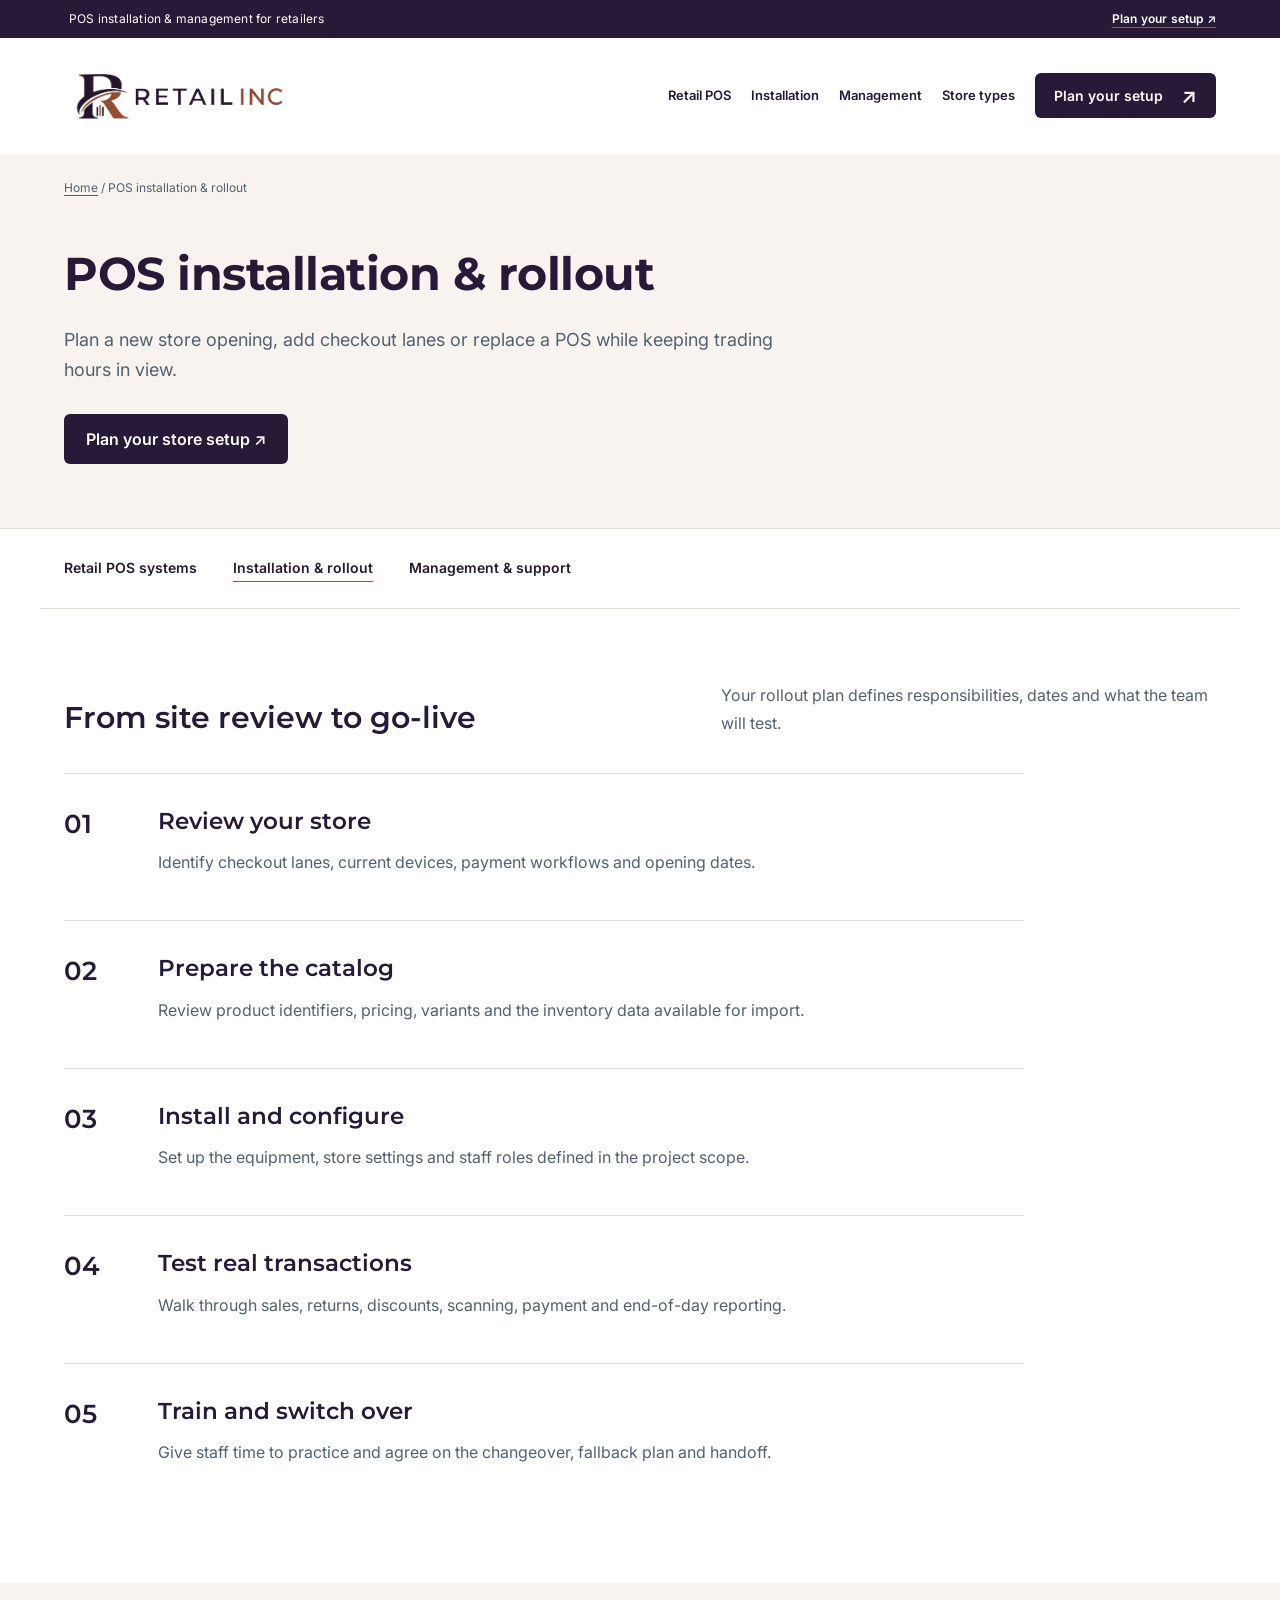
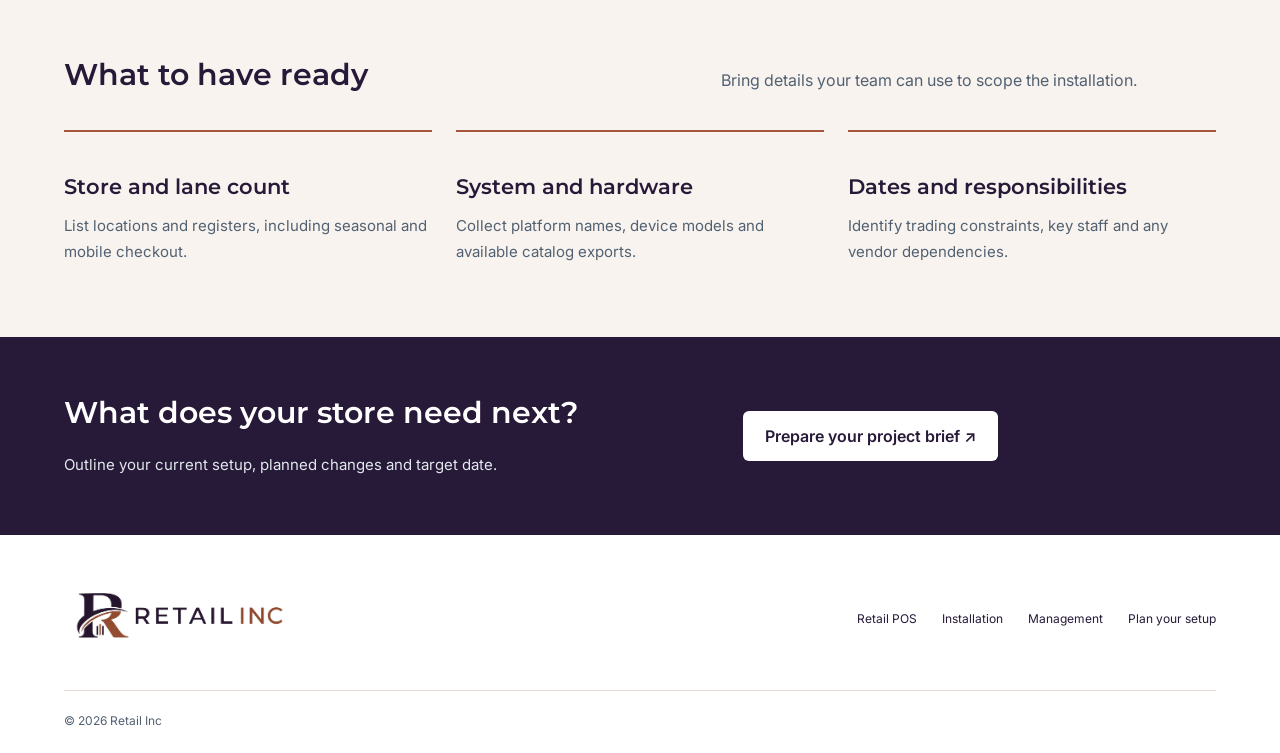
==== pos-installation.html @ ff4b21d9 "Add Retail Inc website" ====
<!doctype html>
<html lang="en"><head><meta charset="utf-8"><meta name="viewport" content="width=device-width,initial-scale=1">
<title>POS installation &amp; rollout | Retail Inc</title><meta name="description" content="Plan a new store opening, add checkout lanes or replace a POS while keeping trading hours in view."><meta name="theme-color" content="#271938">
<link rel="icon" href="assets/favicon.png" type="image/png">
<link rel="stylesheet" href="styles.css"><link rel="stylesheet" href="partnership.css"><script src="app.js" defer></script></head>
<body><a class="skip-link" href="#main">Skip to content</a>
<div class="announcement"><div class="wrap"><span>POS installation &amp; management for retailers</span><a href="index.html#contact">Plan your setup ↗</a></div></div>
<header><a class="brand retail-brand" href="index.html"><img src="assets/retail-inc-logo.png" alt="Retail Inc" width="2172" height="724"></a><button class="menu-toggle" aria-label="Open navigation" aria-expanded="false" aria-controls="navigation">☰</button><nav id="navigation" aria-label="Main navigation"><a href="retail-pos.html">Retail POS</a><a href="pos-installation.html">Installation</a><a href="pos-management.html">Management</a><a href="index.html#stores">Store types</a><a class="button small dark" href="index.html#contact">Plan your setup <span aria-hidden="true">↗</span></a></nav></header>
<main id="main" tabindex="-1"><section class="service-hero"><div class="wrap"><p class="breadcrumbs"><a href="index.html">Home</a> / POS installation &amp; rollout</p><h1>POS installation &amp; rollout</h1><p class="service-hero-lede">Plan a new store opening, add checkout lanes or replace a POS while keeping trading hours in view.</p><a class="button dark" href="index.html#contact">Plan your store setup ↗</a></div></section><nav class="service-subnav wrap" aria-label="Retail POS services"><a href="retail-pos.html">Retail POS systems</a><a href="pos-installation.html" aria-current="page">Installation &amp; rollout</a><a href="pos-management.html">Management &amp; support</a></nav><section class="service-section wrap"><div class="service-heading"><h2>From site review to go-live</h2><p>Your rollout plan defines responsibilities, dates and what the team will test.</p></div><ol class="rollout-steps"><li><span>01</span><div><h3>Review your store</h3><p>Identify checkout lanes, current devices, payment workflows and opening dates.</p></div></li><li><span>02</span><div><h3>Prepare the catalog</h3><p>Review product identifiers, pricing, variants and the inventory data available for import.</p></div></li><li><span>03</span><div><h3>Install and configure</h3><p>Set up the equipment, store settings and staff roles defined in the project scope.</p></div></li><li><span>04</span><div><h3>Test real transactions</h3><p>Walk through sales, returns, discounts, scanning, payment and end-of-day reporting.</p></div></li><li><span>05</span><div><h3>Train and switch over</h3><p>Give staff time to practice and agree on the changeover, fallback plan and handoff.</p></div></li></ol></section><section class="service-tint"><div class="service-section wrap"><div class="service-heading"><h2>What to have ready</h2><p>Bring details your team can use to scope the installation.</p></div><div class="detail-card-grid"><article class="detail-card"><h3>Store and lane count</h3><p>List locations and registers, including seasonal and mobile checkout.</p></article><article class="detail-card"><h3>System and hardware</h3><p>Collect platform names, device models and available catalog exports.</p></article><article class="detail-card"><h3>Dates and responsibilities</h3><p>Identify trading constraints, key staff and any vendor dependencies.</p></article></div></div></section><section class="service-cta"><div class="wrap"><div><h2>What does your store need next?</h2><p>Outline your current setup, planned changes and target date.</p></div><div><a class="button light" href="index.html#contact">Prepare your project brief ↗</a></div></div></section></main>
<footer class="wrap"><div><a class="retail-brand" href="index.html"><img src="assets/retail-inc-logo.png" alt="Retail Inc" width="2172" height="724"></a></div><div><a href="retail-pos.html">Retail POS</a><a href="pos-installation.html">Installation</a><a href="pos-management.html">Management</a><a href="index.html#contact">Plan your setup</a></div><div class="footer-bottom"><span>© <span id="year">2026</span> Retail Inc</span></div></footer></body></html>
---- styles.css ----
@font-face{font-family:Montserrat;src:url('assets/fonts/Montserrat.ttf') format('truetype');font-style:normal;font-weight:100 900;font-display:swap}
@font-face{font-family:Inter;src:url('assets/fonts/Inter.ttf') format('truetype');font-style:normal;font-weight:100 900;font-display:swap}
:root{--navy:#271938;--gold:#a4573b;--ink:var(--navy);--green:var(--navy);--lime:var(--gold);--cream:#f8f3ef;--muted:#526171;--line:#e4d9d5}*{box-sizing:border-box}html{scroll-behavior:smooth;scroll-padding-top:95px}body{margin:0;background:#fff;color:var(--ink);font-family:'Inter',Arial,sans-serif;font-size:16px;line-height:1.6}h1,h2,h3,p{margin-top:0}h1,h2,h3,.brand{font-family:'Montserrat',Arial,sans-serif}a{color:inherit;text-decoration:none}button,input,select,textarea{font:inherit}button,a,input,select,textarea,summary{-webkit-tap-highlight-color:transparent}button{cursor:pointer}a:focus-visible,button:focus-visible,summary:focus-visible{outline:3px solid #271938;outline-offset:5px}input:focus,select:focus,textarea:focus{outline:2px solid var(--green);outline-offset:2px}.wrap{max-width:1240px;margin:auto;padding-left:32px;padding-right:32px}.announcement{background:var(--green);color:#ffffff;text-align:center;font-size:12px;padding:9px 20px;letter-spacing:.2px}.announcement a{margin-left:18px;color:var(--lime);font-weight:600}.announcement span{margin-left:5px}header{max-width:1440px;margin:auto;display:flex;align-items:center;justify-content:space-between;padding:25px 7%;background:#fff;position:relative;z-index:10}.brand{display:inline-flex;gap:10px;align-items:center;font-size:25px;letter-spacing:-1px;font-weight:800;line-height:1}.brand-pos{font-family:'Inter',Arial,sans-serif;letter-spacing:1.5px;font-size:11px;align-self:flex-end;margin:0 0 3px -4px}.brand-mark{width:30px;height:32px;display:flex;flex-direction:column;justify-content:center;gap:4px}.brand-mark i{height:5px;background:var(--green);border-radius:2px;width:26px;transform:skewX(-20deg)}.brand-mark i:nth-child(2){width:18px}nav{display:flex;align-items:center;gap:29px;font-size:13px;font-weight:600}nav>a:not(.button):hover{color:#271938}.button{display:inline-flex;align-items:center;justify-content:center;gap:29px;padding:15px 22px;border:0;border-radius:7px;font-weight:700;font-size:14px;transition:transform .2s,background .2s;line-height:1.4}.button:hover{transform:translateY(-2px)}.button span{font-size:21px;line-height:1}.dark{background:var(--green);color:#fff}.dark:hover{background:#412951}.small{padding:12px 19px;gap:20px}.light{background:var(--lime);color:var(--green)}.menu-toggle{display:none;border:0;background:none;color:var(--green);font-size:26px}.hero{display:grid;grid-template-columns:1fr 1fr;gap:32px;align-items:center;padding-top:39px;padding-bottom:70px}.eyebrow{font-size:10px;letter-spacing:1.8px;font-weight:700;margin-bottom:23px;display:flex;gap:9px;align-items:center}.dot{height:7px;width:7px;display:inline-block;background:#a4573b;border-radius:50%;flex-shrink:0}h1{font-size:clamp(40px,4.3vw,62px);line-height:1.13;letter-spacing:-2.8px;margin-bottom:24px;font-weight:800}em{font-style:normal;color:#271938}.lede{max-width:480px;color:var(--muted);font-size:16px;line-height:1.75;margin-bottom:29px}.actions{display:flex;align-items:center;gap:25px}.text-link{display:inline-flex;gap:15px;align-items:center;font-size:13px;font-weight:700}.text-link:hover{text-decoration:underline}.hero-notes{display:flex;gap:17px;font-size:10px;color:var(--muted);margin-top:26px}.hero-art{height:470px;background:#f8f3ef;border-radius:18px;position:relative;overflow:hidden;isolation:isolate}.art-grid{position:absolute;inset:0;background-image:linear-gradient(#a4573b0b 1px,transparent 1px),linear-gradient(90deg,#a4573b0b 1px,transparent 1px);background-size:35px 35px}.hero-art:before{content:'';position:absolute;width:420px;height:420px;left:95px;top:20px;background:#eaddc7;border-radius:50%;box-shadow:0 0 0 22px #f0e8db,0 0 0 23px #e4d9d5}.art-caption{position:absolute;top:28px;left:27px;font-size:9px;font-weight:700;letter-spacing:1.5px;display:flex;align-items:center;gap:8px}.terminal{position:absolute;top:95px;left:25px;right:35px;filter:drop-shadow(0 20px 15px #263c3830);transform:rotate(-4deg)}.terminal-screen{background:linear-gradient(130deg,#313e3b,#121a19);padding:10px;border-radius:14px;border:2px solid #53605b;height:248px;position:relative;z-index:2}.pos-top{background:#fff;border-radius:5px 5px 0 0;padding:9px 12px;display:flex;justify-content:space-between;font-size:10px}.pos-top>span{font-size:7px;color:#526171}.mini-mark{color:#a4573b;font-size:15px;vertical-align:middle}.pos-body{display:flex;background:#f7f8f6;height:193px;border-radius:0 0 4px 4px;overflow:hidden;font-size:8px}.pos-body aside{width:29px;background:#f8f3ef;display:flex;flex-direction:column;align-items:center;gap:16px;padding-top:14px;color:#9ba8a1}.pos-body aside .active{color:var(--green)}.pos-menu{flex:1;padding:11px 8px}.pos-title strong{font-size:10px;display:block}.pos-title small{display:block;font-size:6px;color:#839087}.pos-tabs{display:flex;gap:10px;font-size:6px;margin:9px 0}.pos-tabs span{padding:3px 7px}.pos-tabs .selected{background:var(--green);color:#fff;border-radius:4px}.food-grid{display:grid;grid-template-columns:repeat(3,1fr);gap:5px}.food-grid>div{background:#fff;border:1px solid #e4d9d5;border-radius:4px;padding:3px 5px;display:flex;flex-direction:column;height:51px}.food-grid>div>span{font-size:17px;line-height:23px}.food-grid b{font-size:5.5px}.food-grid small{font-size:5px;color:#7b847c}.pos-order{width:118px;background:#fff;padding:12px 9px}.pos-order>b{font-size:9px;display:block}.pos-order>b>span{float:right}.pos-order>small{color:#8c958e;font-size:6px}.pos-order>div{display:flex;justify-content:space-between;border-bottom:1px solid #eef0eb;padding:13px 0;font-size:6px}.pos-order p{margin:21px 0 8px;font-size:7px}.pos-order p b{float:right}.send-kitchen{background:var(--green);color:#fff;padding:7px 5px;display:block;border-radius:3px;font-size:6px;text-align:center}.terminal-neck{width:74px;height:79px;background:linear-gradient(90deg,#1b2523,#495551,#25302c);margin:-2px auto 0;transform:skewX(-9deg)}.terminal-base{width:182px;height:17px;background:linear-gradient(#52615b,#1a2521);margin:-3px auto 0;border-radius:50% 50% 7px 7px}.reader{position:absolute;right:27px;bottom:61px;width:103px;height:173px;background:linear-gradient(110deg,#34413c,#101a16);border:2px solid #55615b;border-radius:13px;transform:rotate(11deg);box-shadow:6px 14px 13px #23352b40;z-index:3;padding:9px}.reader-screen{background:#f8f3ef;border-radius:5px;display:flex;flex-direction:column;align-items:center;height:93px;padding-top:8px;line-height:1.5}.reader-screen>span{font-size:6px;font-weight:700}.reader-screen b{font-size:19px;margin:3px 0}.reader-screen small{font-size:5px}.reader-screen>div{font-size:18px}.reader-keys{text-align:center;color:#798c81;font-size:13px;line-height:18px;margin-top:7px}.reader-keys span{color:#a4573b}.floating-ticket{position:absolute;bottom:70px;left:22px;display:flex;align-items:center;gap:12px;background:white;border-radius:9px;padding:13px 17px;box-shadow:0 8px 25px #304f3520;z-index:4}.ticket-icon{background:#f2e2da;border-radius:50%;height:31px;width:31px;display:grid;place-items:center;color:#271938}.floating-ticket b,.floating-ticket small{display:block;font-size:10px}.floating-ticket small{font-size:9px;color:var(--muted)}.art-foot{position:absolute;bottom:17px;left:27px;font-size:10px;font-weight:600;margin:0}.illustration-note{position:absolute;right:16px;bottom:17px;font-size:8px;color:#526171}.benefit-strip{background:var(--cream);border-block:1px solid #e4d9d5}.benefit-strip>.wrap{padding-block:27px;display:grid;grid-template-columns:1.4fr 1fr 1fr 1fr;align-items:center;gap:27px}.benefit-strip p{font-size:12px;color:var(--muted);line-height:1.7;margin:0}.benefit-strip strong{color:var(--ink);font-size:13px}.benefit-strip .wrap>div{display:flex;gap:13px;align-items:center;font-size:12px}.benefit-strip .wrap>div>span{color:#271938;font-size:11px;border:1px solid #d6c4a7;border-radius:50%;width:30px;height:30px;display:grid;place-items:center;flex-shrink:0}.section{padding-top:85px;padding-bottom:85px}.section-heading{display:flex;justify-content:space-between;align-items:flex-end;gap:60px;margin-bottom:37px}.section-heading>.eyebrow{margin:0}.section-heading p:last-child{max-width:340px;font-size:14px;color:var(--muted);margin-bottom:4px}h2{font-size:37px;line-height:1.22;letter-spacing:-1.6px;margin-bottom:0;font-weight:800}.section-heading .eyebrow{margin-bottom:14px}.industry-grid{display:grid;grid-template-columns:repeat(4,1fr);gap:15px}.industry-card{text-align:left;position:relative;border:1px solid var(--line);border-radius:11px;background:#fff;color:var(--ink);padding:25px 20px 25px;transition:background .2s,transform .2s}.industry-card:hover{transform:translateY(-4px);background:#f8f3ef}.industry-card.active{background:var(--green);border-color:var(--green);color:#fff}.industry-icon{display:block;font-size:34px;line-height:1; margin-bottom:27px}.industry-card small{display:block;font-size:7px;letter-spacing:.9px;opacity:.7}.industry-card h3{font-size:20px;letter-spacing:-.6px;margin:10px 0}.industry-card p{font-size:12px;max-width:165px;line-height:1.7;opacity:.75;margin-bottom:21px}.card-arrow{font-size:24px}.industry-detail{background:var(--cream);border-radius:7px;margin-top:17px;padding:20px 23px;display:grid;grid-template-columns:1fr 1.35fr auto;gap:22px;align-items:center}.industry-detail b{font-size:12px;line-height:1.6}.industry-detail p{font-size:11px;color:var(--muted);margin:0}.industry-detail a{font-size:10px;font-weight:700;white-space:nowrap}.industry-detail a span{margin-left:10px}.solutions{background:var(--cream)}.solution-tabs{border-bottom:1px solid #e4d9d5;display:flex;gap:33px}.solution-tabs button{background:none;border:0;border-bottom:3px solid transparent;padding:15px 0;font-size:13px;font-weight:700;color:#526171}.solution-tabs button[aria-selected=true]{color:var(--green);border-bottom-color:var(--green)}.solution-panel{padding-top:42px;display:grid;grid-template-columns:1fr 1fr;gap:90px;align-items:center}.pill{font-size:8px;letter-spacing:1px;background:#f2e2da;color:#271938;padding:7px 11px;border-radius:4px;display:inline-block;margin-bottom:20px}.solution-copy h3{font-size:35px;line-height:1.2;letter-spacing:-1px;margin-bottom:19px}.solution-copy p{font-size:14px;color:var(--muted);max-width:440px}.solution-copy ul{padding:0;list-style:none;margin:21px 0 26px;font-size:12px}.solution-copy li{margin:10px 0}.solution-copy li:before{content:'✓';color:#271938;margin-right:11px}.workflow-visual{background:#eee6da;border-radius:14px;padding:32px;position:relative}.workflow-top{font-size:8px;letter-spacing:1px;display:flex;align-items:center;gap:8px;margin-bottom:25px;font-weight:700}.demo-label{margin-left:auto;font-size:7px;color:#526171}.workflow-row{border:1px solid #e4d9d5;border-radius:8px;background:#fff;padding:16px;display:flex;gap:13px;align-items:center;box-shadow:0 3px 6px #54644207}.workflow-symbol{background:#f8f3ef;width:38px;height:38px;border-radius:8px;display:grid;place-items:center;font-size:22px;flex-shrink:0}.workflow-row b{font-size:13px;display:block}.workflow-row small{display:block;font-size:10px;color:var(--muted)}.workflow-check{margin-left:auto;color:#271938}.flow-line{height:18px;border-left:2px dashed #a4573b;margin-left:36px}.workflow-visual>p{text-align:center;font-size:10px;color:#526171;margin:23px 0 0}.process-grid{display:grid;grid-template-columns:repeat(4,1fr);gap:30px;margin-top:45px}.process-grid article{border-top:1px solid var(--line);padding-top:23px}.process-grid article>span{font-size:11px;color:#271938;letter-spacing:1px}.process-grid h3{font-size:16px;line-height:1.5;margin:15px 0 10px;letter-spacing:-.4px}.process-grid p{font-size:12px;color:var(--muted);margin:0}.support{background:var(--green);border-radius:16px;color:#fff;display:grid;grid-template-columns:1fr 1.25fr;gap:80px;align-items:center;padding-top:57px;padding-bottom:57px}.support .eyebrow{color:var(--lime);font-size:9px;margin-bottom:16px}.support h2{font-size:33px;letter-spacing:-1px}.support p:not(.eyebrow){font-size:13px;max-width:420px;color:#e3e8ee;line-height:1.8;margin:22px 0}.support-art{height:300px;position:relative;display:grid;place-items:center}.support-orbit{width:240px;height:240px;border-radius:50%;border:1px dashed #a4573b90;position:absolute;box-shadow:0 0 0 34px #ffffff03,0 0 0 68px #ffffff02}.support-center{border:1px solid #a4573b;background:#412951;color:var(--lime);font-size:64px;width:110px;height:110px;display:grid;place-items:center;border-radius:25px;box-shadow:0 0 40px #a4573b10}.orbit-tag{position:absolute;background:#ffffff;color:var(--green);padding:10px 18px;border-radius:7px;font-size:12px;font-weight:700;box-shadow:0 5px 20px #001c1630}.orbit-tag.one{left:3%;top:38px}.orbit-tag.two{right:0;top:130px}.orbit-tag.three{bottom:25px;left:24%}.faq{display:grid;grid-template-columns:1fr 1.5fr;gap:70px}.faq .eyebrow{font-size:9px;margin-bottom:17px}.faq>div>p:last-child{font-size:13px;color:var(--muted);margin-top:20px}.faq-list details{border-bottom:1px solid var(--line)}summary{list-style:none;cursor:pointer;font-size:13px;font-weight:600;padding:22px 0;display:flex;justify-content:space-between;gap:15px}summary::-webkit-details-marker{display:none}summary span{font-size:19px;color:#271938;line-height:1}details[open] summary span{transform:rotate(45deg)}details p{font-size:12px;color:var(--muted);margin:0 25px 22px 0}.contact-section{background:#f8f3ef;padding:70px 0}.contact-grid{display:grid;grid-template-columns:1fr 1.1fr;gap:80px;align-items:center}.contact-grid h2{font-size:41px}.contact-grid>.wrap{margin:0}.contact-grid>div>p:not(.eyebrow){font-size:14px;max-width:360px;color:var(--muted);margin-top:22px}.contact-notes{display:flex;flex-direction:column;font-size:12px;gap:10px;margin-top:30px}.contact-grid>div>.template-note{font-size:10px!important;margin-top:35px!important;color:#526171!important}form{background:#fff;border:1px solid #e4d9d5;padding:29px;border-radius:12px;box-shadow:0 10px 30px #45573908}.form-row{display:grid;grid-template-columns:1fr 1fr;gap:15px}label{font-size:10px;font-weight:700;display:block;margin-bottom:16px}input,select,textarea{width:100%;border:1px solid #8796a3;border-radius:5px;background:#fff;padding:11px 12px;display:block;font-size:12px;color:var(--ink);margin-top:7px}input::placeholder,textarea::placeholder{color:#526171}textarea{resize:vertical;min-height:90px}form .button{width:100%;justify-content:space-between}.form-status{font-size:12px;margin:12px 0 0}.form-status:empty{display:none}footer{display:flex;justify-content:space-between;align-items:center;padding-top:42px;padding-bottom:22px;flex-wrap:wrap;gap:30px}footer .brand{font-size:23px}footer p{font-size:10px;color:var(--muted);margin:14px 0 0}footer>div:nth-child(2){display:flex;gap:25px;font-size:11px}.footer-link{background:none;border:0;padding:0;color:inherit;font-size:11px}.footer-bottom{border-top:1px solid var(--line);padding-top:20px;display:flex;width:100%;justify-content:space-between;font-size:9px;color:#526171}dialog{max-width:520px;width:calc(100% - 40px);border:0;border-radius:14px;padding:35px;color:var(--ink);box-shadow:0 25px 100px #0003}dialog::backdrop{background:#271938bc}dialog h2{font-size:29px;margin-bottom:20px}dialog p{font-size:14px;color:var(--muted)}.dialog-close{position:absolute;right:14px;top:8px;background:none;border:0;font-size:28px;color:var(--green)}
@media(min-width:1450px){header{padding-inline:100px}}@media(max-width:1050px){header{padding-inline:32px}nav{gap:18px}.hero{gap:24px}h1{font-size:46px}.hero-art{height:430px}.terminal{left:15px;right:20px}.terminal-screen{height:218px}.pos-body{height:164px}.pos-order{width:96px}.pos-order p{margin-top:10px}.food-grid>div{height:41px}.food-grid>div>span{font-size:13px;line-height:16px}.pos-title strong{font-size:8px}.floating-ticket{left:12px;padding:10px;bottom:53px}.reader{right:12px;bottom:50px;width:88px;height:151px}.reader-screen{height:79px}.hero-notes{gap:10px;font-size:9px}.actions{gap:17px}.actions .button{gap:15px;font-size:12px}.industry-card{padding:23px 15px}.industry-card h3{font-size:18px}.solution-panel{gap:45px}.support{gap:35px}.contact-grid{gap:45px}.industry-detail{grid-template-columns:1fr 1fr}.industry-detail a{grid-column:1/-1}}@media(max-width:760px){.wrap{padding-inline:22px}.announcement{font-size:10px}.announcement a{display:none}header{padding:22px}.brand{font-size:23px}.menu-toggle{display:block}nav{display:none;position:absolute;top:77px;left:0;right:0;background:#fff;padding:20px 22px;box-shadow:0 12px 20px #123d3914;flex-direction:column;align-items:stretch}nav.open{display:flex}.hero{grid-template-columns:1fr;padding-top:26px;padding-bottom:40px;gap:34px}h1{font-size:48px;letter-spacing:-2px}.eyebrow{font-size:8px;letter-spacing:1.3px}.lede{font-size:14px}.hero-notes{font-size:9px;gap:14px}.hero-art{max-width:550px;width:100%;height:425px}.terminal{top:88px;left:28px;right:40px}.terminal-screen{height:248px}.pos-body{height:193px}.pos-order{width:118px}.pos-order p{margin-top:21px}.food-grid>div{height:51px}.food-grid>div>span{font-size:17px;line-height:23px}.reader{right:26px;bottom:43px}.floating-ticket{bottom:50px;left:20px}.art-foot{bottom:14px;font-size:8px}.illustration-note{font-size:7px;bottom:14px}.benefit-strip>.wrap{grid-template-columns:1fr 1fr;gap:20px}.benefit-strip .wrap>div{font-size:10px;gap:8px}.benefit-strip strong{font-size:11px}.benefit-strip p{font-size:10px}.section{padding-top:55px;padding-bottom:55px}.section-heading{display:block;margin-bottom:28px}.section-heading p:last-child{margin-top:20px;max-width:100%;font-size:13px}h2{font-size:31px;letter-spacing:-1.2px}.industry-grid{grid-template-columns:1fr 1fr;gap:12px}.industry-card small{font-size:6px}.industry-card p{font-size:11px;margin-bottom:12px}.industry-icon{margin-bottom:20px;font-size:29px}.industry-detail{display:block;padding:18px}.industry-detail p{margin:10px 0}.solution-tabs{gap:18px}.solution-tabs button{font-size:10px;line-height:1.5;text-align:left;padding:12px 0}.solution-panel{grid-template-columns:1fr;gap:30px;padding-top:28px}.solution-copy h3{font-size:31px}.workflow-visual{padding:25px}.process-grid{grid-template-columns:1fr 1fr;gap:25px;margin-top:30px}.process-grid h3{font-size:14px}.process-grid p{font-size:11px}.support{margin-inline:15px;width:calc(100% - 30px);grid-template-columns:1fr;padding:28px;gap:20px}.support-art{height:250px}.support-orbit{width:200px;height:200px}.support h2{font-size:29px}.faq{grid-template-columns:1fr;gap:12px}.faq>div>p:last-child{margin-top:14px}summary{font-size:12px}.contact-section{padding:50px 0}.contact-grid{grid-template-columns:1fr;gap:26px}.contact-grid h2{font-size:35px}.contact-grid>div>.template-note{margin-top:22px!important}form{padding:22px}.form-row{gap:12px}.footer-bottom{gap:15px}footer{padding-block:35px 20px}footer>div:nth-child(2){gap:22px}}@media(max-width:380px){h1{font-size:41px}.actions{gap:14px}.actions .button{font-size:11px;padding:13px}.text-link{font-size:11px;gap:9px}.hero-notes{font-size:8px;gap:9px}.hero-art{height:380px}.terminal{left:12px;right:17px;top:80px}.terminal-screen{height:218px}.pos-body{height:164px}.pos-order{width:96px}.food-grid>div{height:41px}.food-grid>div>span{font-size:13px;line-height:16px}.pos-title strong{font-size:8px}.pos-order p{margin-top:10px}.reader{right:15px;bottom:40px}.floating-ticket{left:10px;bottom:44px}.floating-ticket b{font-size:8px}.floating-ticket small{font-size:7px}.art-foot{font-size:7px}.illustration-note{font-size:6px}.form-row{grid-template-columns:1fr}}
@media(prefers-reduced-motion:reduce){html{scroll-behavior:auto}*{transition:none!important}}

/* Hospitality Inc brand system: typography, surfaces and accessible controls. */
:root { --radius-card: 8px; --radius-control: 6px; }
body { line-height: 1.625; }
h1,h2,h3 { letter-spacing: normal; font-weight: 600; }
h1 { font-size:48px; line-height:1.167; font-weight:700; }
h2 { font-size:32px; line-height:1.25; }
h3 { font-size:22px; line-height:1.364; }
.wrap { max-width:1200px; padding-inline:24px; }
header { max-width:1200px; padding:20px 24px; gap:24px; }
.brand { gap:12px; letter-spacing:0; font-size:20px; font-weight:700; flex-shrink:0; }
.brand-logo { width:58px; height:58px; object-fit:contain; }
.brand-name { display:flex; flex-direction:column; gap:7px; }
.brand-name b { font-weight:700; white-space:nowrap; }
.brand-name b span { color:var(--gold); }
.brand-name small { font:500 9px/1.3 'Inter',Arial,sans-serif; letter-spacing:1px; }
nav { gap:24px; font-size:14px; }
nav>a:not(.button):hover { text-decoration:underline; text-underline-offset:5px; }
.announcement { color:#fff; }
.announcement a { color:#fff; text-decoration:underline; text-decoration-color:var(--gold); text-underline-offset:4px; }
.button { border-radius:var(--radius-control); min-height:44px; font-size:16px; line-height:1.25; font-weight:600; gap:18px; }
.button:hover { transform:none; }
.dark:hover { background:#412951; }
.light { background:#fff; color:var(--navy); }
.light:hover { background:var(--cream); }
.text-link { font-size:16px; font-weight:600; text-decoration:underline; text-underline-offset:5px; }
.hero { padding-block:48px 64px; gap:40px; }
.hero h1 em { color:var(--navy); text-decoration:underline; text-decoration-color:var(--gold); text-underline-offset:9px; text-decoration-thickness:3px; }
.eyebrow { font-size:11px; letter-spacing:1px; font-weight:600; }
.hero-notes { flex-wrap:wrap; font-size:12px; }
.hero-art,.industry-card,.workflow-visual,.support,form,dialog { border-radius:var(--radius-card); }
.section { padding-block:80px; }
.benefit-strip p,.benefit-strip strong,.benefit-strip .wrap>div { font-size:14px; }
.section-heading p:last-child,.solution-copy p,.process-grid p,.support p:not(.eyebrow),.faq>div>p:last-child,.contact-grid>div>p:not(.eyebrow) { font-size:16px; line-height:1.625; }
.industry-card { padding:24px 20px; }
.industry-card small { font-size:10px; opacity:1; line-height:1.5; }
.industry-card h3 { font-size:22px; letter-spacing:normal; }
.industry-card p { font-size:14px; opacity:1; max-width:none; }
.industry-card:hover { transform:none; border-color:var(--gold); }
.industry-card.active { border-color:var(--navy); box-shadow:inset 0 4px var(--gold); }
.industry-detail { grid-template-columns:1fr 1.25fr; padding:24px; }
.industry-detail b,.industry-detail p,.industry-detail a { font-size:14px; }
.industry-detail a { grid-column:1/-1; text-decoration:underline; text-underline-offset:4px; white-space:normal; }
.solution-tabs button { font-size:16px; min-height:48px; color:var(--muted); }
.solution-tabs button[aria-selected=true] { border-bottom-color:var(--gold); }
.solution-copy h3 { font-size:32px; line-height:1.25; letter-spacing:normal; }
.pill { font-size:11px; }
.solution-copy ul { font-size:16px; }
.workflow-row b { font-size:16px; }.workflow-row small { font-size:12px; }
.workflow-top,.workflow-visual>p { font-size:11px; }.demo-label { font-size:10px; }
.process-grid { gap:24px; }.process-grid h3 { font-size:22px; letter-spacing:normal; line-height:1.364; }
.process-grid article>span { color:var(--navy); font-size:14px; border-top:3px solid var(--gold); padding-top:10px; }
.support h2 { font-size:32px; letter-spacing:normal; }.support .eyebrow { color:#fff; font-size:11px; }
.support-center { color:#fff; }.orbit-tag { font-size:14px; }
summary { font-size:16px; min-height:48px; }details p { font-size:16px; }
.contact-grid h2 { font-size:32px; }.contact-notes { font-size:14px; }
label { font-size:14px; font-weight:600; }
input,select,textarea { font-size:16px; line-height:1.5; min-height:44px; border-radius:var(--radius-control); }
.form-status { font-size:14px; } .contact-grid>div>.template-note { font-size:12px!important; color:var(--muted)!important; }
footer .footer-logo { width:260px; height:auto; display:block; }
footer p,footer>div:nth-child(2),.footer-link,.footer-bottom { font-size:12px; }
.footer-link,footer>div:nth-child(2)>a { min-height:44px; display:inline-flex; align-items:center; }
.footer-link:hover,footer>div:nth-child(2)>a:hover { text-decoration:underline; }
:where(a,button,summary,input,select,textarea):focus-visible { outline:2px solid var(--navy); outline-offset:3px; }
.announcement a:focus-visible,.support a:focus-visible,.industry-card.active:focus-visible { outline-color:var(--gold); }
.skip-link { position:absolute; z-index:100; top:8px; left:16px; padding:12px 18px; background:#fff; color:var(--navy); transform:translateY(-200%); }
.skip-link:focus { transform:translateY(0); }
@media(max-width:1050px) { nav { gap:16px; } .brand-name small { font-size:8px; } .actions { flex-wrap:wrap; } .hero { gap:24px; } }
@media(max-width:900px) { header { padding-inline:24px; } .brand { font-size:17px; } nav { gap:12px; font-size:12px; } nav .button { font-size:14px; padding-inline:14px; } .hero h1 { font-size:40px; } }
@media(max-width:760px) {
 .wrap { padding-inline:16px; } header { padding:16px; } .brand { font-size:19px; } .brand-logo { width:48px; height:48px; }
 .brand-name small { font-size:8px; } .menu-toggle { min-width:44px; min-height:44px; } nav { top:80px; font-size:16px; padding:16px; }
 nav>a { min-height:44px; display:flex; align-items:center; } nav .button { font-size:16px; }
 .hero { padding-block:32px 48px; gap:32px; } .hero h1 { font-size:32px; line-height:1.25; letter-spacing:normal; }
 .hero h1 em { text-underline-offset:6px; } .hero .lede { font-size:16px; }.hero-notes { gap:12px; }
 .actions { flex-wrap:wrap; gap:24px; }.actions .button { font-size:16px; }
 h2,.support h2,.contact-grid h2,.solution-copy h3 { font-size:26px; line-height:1.31; letter-spacing:normal; }
 .section { padding-block:48px; }.section-heading p:last-child { font-size:16px; }
 .industry-card { padding:20px 16px; }.industry-card h3 { font-size:20px; }.industry-card small { font-size:9px; }
 .solution-tabs { gap:16px; }.solution-tabs button { font-size:13px; flex:1; }
 .process-grid { grid-template-columns:1fr 1fr; }.process-grid h3 { font-size:20px; }.process-grid p { font-size:16px; }
 .support { padding:24px; }.support .eyebrow { font-size:10px; }.faq { gap:24px; }summary { font-size:16px; }
 form { padding:20px; }.form-row { grid-template-columns:1fr; gap:0; }.contact-notes { gap:12px; }
 footer { gap:24px; } footer>div:nth-child(2) { flex-wrap:wrap; gap:24px; }.footer-bottom { flex-wrap:wrap; }
}
@media(max-width:380px) { .brand { font-size:17px; }.brand-name small { font-size:7px; }.industry-grid,.process-grid { grid-template-columns:1fr; }.actions .button,.text-link { font-size:16px; }.hero-notes { font-size:12px; } }
---- partnership.css ----
/* Client revision: balanced lodging and dining, led by a lasting partnership. */
.announcement>.wrap{display:flex;justify-content:space-between;gap:20px;align-items:center}.announcement a{margin:0}.announcement .wrap>span>span{margin-inline:10px;color:#edc8b7}.announcement .wrap>span{font-size:12px}
header{gap:20px}nav{gap:20px;font-size:13px}nav .button{font-size:14px}.nav-phone{white-space:nowrap}.brand-name small{font-size:8px}
.partnership-hero{position:relative;background:var(--navy);color:#fff;min-height:650px;isolation:isolate;overflow:hidden}.hero-photo{position:absolute;inset:0;width:100%;height:100%;object-fit:cover;object-position:center 55%;z-index:-3}.hero-shade{position:absolute;inset:0;z-index:-2;background:linear-gradient(90deg,rgba(29,18,43,.95) 0%,rgba(29,18,43,.83) 38%,rgba(29,18,43,.33) 72%,rgba(29,18,43,.14)),linear-gradient(0deg,rgba(29,18,43,.55),transparent 40%)}
.hero-content{padding-top:84px;padding-bottom:28px}.hero-content .eyebrow{font-size:11px;letter-spacing:1.8px;margin-bottom:24px;color:#fff}.hero-content h1{font-size:48px;line-height:1.17;letter-spacing:-.8px;max-width:750px;margin-bottom:24px}.hero-content>p:not(.eyebrow){font-size:18px;line-height:1.65;max-width:580px;color:#f2f3f4;margin-bottom:32px}.hero-content .actions{gap:28px}.hero-content .button{padding:17px 22px}.hero-call{font-size:16px;text-decoration:underline;text-underline-offset:6px;font-weight:600}.hero-call:focus-visible{outline-color:#fff}.hero-bottom{border-top:1px solid #ffffff50;display:flex;justify-content:space-between;gap:24px;margin-top:76px;padding-top:22px;font-size:12px;color:#fff}.hero-bottom i{font-style:normal;color:#edc8b7;margin:0 10px}
.intro-band{background:var(--cream);padding:56px 0}.intro-band>.wrap{display:grid;grid-template-columns:1fr 1fr;column-gap:80px;row-gap:16px}.intro-band .eyebrow{grid-column:1/-1;margin:0}.intro-band h2{font-size:28px;line-height:1.35}.intro-band p:last-child{font-size:16px;color:var(--muted);margin:0;line-height:1.75}
.sector-section{padding-block:88px}.sector-heading{display:grid;grid-template-columns:1.2fr 1fr;align-items:end;gap:90px;margin-bottom:42px}.sector-heading .eyebrow{margin-bottom:16px}.sector-heading h2{font-size:36px;line-height:1.25;letter-spacing:-.5px}.sector-heading>p{font-size:16px;line-height:1.75;color:var(--muted);margin:0;max-width:440px}
.lodging-grid,.dining-grid{display:grid;grid-template-columns:1fr 1fr;gap:64px;align-items:center}.stay-story{padding:36px;background:var(--navy);color:#fff;border-radius:8px;position:relative;overflow:hidden}.stay-story:before{content:'';position:absolute;width:480px;height:480px;border:1px solid #a4573b38;border-radius:50%;top:-230px;right:-210px;pointer-events:none}.stay-story-top,.board-top{display:flex;justify-content:space-between;gap:16px;font-size:10px;letter-spacing:1.4px;margin-bottom:30px}.stay-story-top>span:last-child,.board-top>span:last-child{font-size:25px;line-height:1}.stay-story h3,.dining-board h3{font-size:30px;line-height:1.3;margin-bottom:30px}.stay-story ol{margin:0;padding:0;list-style:none}.stay-story li{display:flex;gap:18px;align-items:start;padding:20px 0;border-top:1px solid #ffffff30}.stay-story li>span{font-size:12px;color:#efc1aa;padding-top:3px}.stay-story li b{font-size:16px;font-weight:600}.stay-story li p{font-size:14px;line-height:1.6;color:#e2e8ee;margin:8px 0 0}.stay-story .story-caption{font-size:11px;color:#e2e8ee;border-top:1px solid #ffffff30;padding-top:20px;margin:0}
.sector-copy>p{font-size:16px;line-height:1.75;color:var(--muted)}.sector-copy>.sector-lede{font:600 23px/1.5 'Montserrat',Arial,sans-serif;color:var(--navy);margin-bottom:16px}.topic-list{margin:24px 0 30px}.topic-list article{padding:20px 0;border-top:1px solid var(--line)}.topic-list h3{font:600 17px/1.5 'Inter',Arial,sans-serif;margin-bottom:8px}.topic-list p{font-size:15px;color:var(--muted);line-height:1.7;margin:0}
.restaurant-section{padding-block:80px;background:var(--cream)}.dining-board{padding:36px;border:1px solid #ddc8be;border-radius:8px;background:#fff}.dining-board h3{color:var(--navy)}.concept-row{display:flex;gap:18px;padding:24px 0;border-top:1px solid var(--line)}.concept-row>span{width:40px;height:40px;border:1px solid #ddc5a1;border-radius:50%;display:grid;place-items:center;flex-shrink:0;font-size:12px}.concept-row b{font-size:16px;font-weight:600}.concept-row p{font-size:14px;color:var(--muted);margin:6px 0 0}.board-caption{font-size:12px;color:var(--muted);margin:16px 0 0;border-top:3px solid var(--gold);padding-top:18px}
.other-venues{padding-block:72px;display:grid;grid-template-columns:1fr 1fr 1fr;gap:48px}.other-venues .eyebrow{font-size:10px}.other-venues h2{font-size:28px}.other-venues h3{font-size:22px;margin-bottom:16px}.other-venues article{border-top:2px solid var(--gold);padding-top:24px}.other-venues p:not(.eyebrow){font-size:15px;color:var(--muted);line-height:1.75}.other-venues .text-link{font-size:14px}
.relationship-section{background:var(--navy);color:#fff;padding-block:80px}.relationship-section .sector-heading p{color:#e2e8ee}.relationship-section .eyebrow{color:#fff}.relationship-grid{display:grid;grid-template-columns:repeat(3,1fr);gap:40px;margin-bottom:36px}.relationship-grid article{border-top:1px solid #ffffff45;padding-top:24px}.relationship-grid article>span{font-size:10px;letter-spacing:1px;color:#efc1aa}.relationship-grid h3{font-size:23px;line-height:1.4;margin:18px 0 12px}.relationship-grid p{font-size:15px;line-height:1.8;color:#e2e8ee;margin:0}.relationship-section .text-link{font-size:15px;color:#fff}.relationship-section a:focus-visible{outline-color:#fff}
.faq h2{font-size:30px}.faq .eyebrow{font-size:11px}.contact-grid{gap:72px}.contact-phone{font:600 27px/1.5 'Montserrat',Arial,sans-serif;display:inline-flex;gap:20px;align-items:center;margin-top:16px;text-decoration:underline;text-underline-offset:7px}.contact-grid>div>.contact-hours{font-size:14px;margin:16px 0;color:var(--navy)}address{font-size:14px;line-height:1.7;font-style:normal;color:var(--muted)}.contact-grid>div>.template-note{max-width:390px}footer .footer-contact{display:block}footer .footer-contact>a{font-weight:600;font-size:16px;min-height:44px}footer .footer-contact p{font-size:12px;margin:8px 0}footer>div:nth-child(3){display:flex;gap:24px;font-size:12px}footer>div:nth-child(3)>a{min-height:44px;display:inline-flex;align-items:center}
@media(max-width:1100px){nav{gap:14px;font-size:12px}.brand{font-size:18px}.brand-name small{font-size:7px}.nav-phone{display:none}.lodging-grid,.dining-grid{gap:40px}.sector-heading{gap:48px}.hero-content h1{font-size:44px}}
@media(max-width:800px){header{padding:16px}.menu-toggle{display:block}nav{display:none;position:absolute;top:80px;left:0;right:0;padding:20px;background:#fff;box-shadow:0 12px 20px #27193818;flex-direction:column;align-items:stretch;font-size:16px}nav.open{display:flex}nav>a{min-height:44px;display:flex;align-items:center}.nav-phone{display:flex}.hero-content h1{font-size:38px}.hero-content{padding-top:60px}.sector-heading{gap:32px}.sector-heading h2{font-size:30px}.lodging-grid,.dining-grid{gap:28px}.stay-story,.dining-board{padding:28px}.other-venues{gap:28px}.relationship-grid{gap:24px}.intro-band>.wrap{gap:24px}.sector-copy>.sector-lede{font-size:20px}}
@media(max-width:650px){.announcement{padding:8px 0}.announcement>.wrap{justify-content:space-between;gap:10px}.announcement .wrap>span{font-size:9px}.announcement .wrap>span>span{margin-inline:3px}.announcement a{display:inline;font-size:11px;white-space:nowrap}.announcement a span{display:none}.brand{font-size:18px}.partnership-hero{min-height:650px}.hero-content{padding-top:52px;padding-bottom:24px}.hero-content h1{font-size:34px;line-height:1.25;letter-spacing:-.5px}.hero-content h1 br{display:none}.hero-content h1{max-width:440px}.hero-content .eyebrow{font-size:9px;letter-spacing:1px}.hero-content>p:not(.eyebrow){font-size:16px;max-width:380px}.hero-content .actions{align-items:start;gap:24px;flex-direction:column}.hero-content .button{font-size:14px;padding:16px 18px}.hero-shade{background:linear-gradient(90deg,rgba(29,18,43,.9),rgba(29,18,43,.63)),linear-gradient(0deg,rgba(29,18,43,.65),transparent)}.hero-photo{object-position:62% center}.hero-bottom{flex-direction:column;gap:12px;margin-top:44px;font-size:11px}.hero-bottom i{margin-inline:5px}.intro-band{padding-block:40px}.intro-band>.wrap{grid-template-columns:1fr;gap:20px}.intro-band h2{font-size:26px}.intro-band .eyebrow{font-size:9px}.sector-section,.restaurant-section{padding-block:48px}.sector-heading{grid-template-columns:1fr;gap:22px;margin-bottom:28px}.sector-heading h2{font-size:28px}.sector-heading .eyebrow{font-size:10px}.lodging-grid,.dining-grid{grid-template-columns:1fr;gap:32px}.stay-story h3,.dining-board h3{font-size:28px}.stay-story,.dining-board{padding:28px 24px}.sector-copy>.sector-lede{font-size:22px}.topic-list{margin-block:24px}.sector-copy .button{font-size:14px}.other-venues{grid-template-columns:1fr;gap:32px;padding-block:48px}.other-venues h2 br{display:none}.other-venues article{padding-top:20px}.relationship-section{padding-block:48px}.relationship-grid{grid-template-columns:1fr;gap:28px}.relationship-grid h3{font-size:22px}.relationship-grid article>span{font-size:10px}.faq h2{font-size:26px}.contact-phone{font-size:25px}.contact-grid{gap:32px}footer{align-items:start}footer .footer-logo{width:230px}footer>div:nth-child(3){flex-wrap:wrap;width:100%;gap:24px}.contact-grid>div>.template-note{font-size:12px!important}}
@media(prefers-reduced-motion:reduce){html{scroll-behavior:auto}}

footer>div.footer-contact{display:block}footer>div.footer-contact>a{display:inline-flex;align-items:center}footer>div.footer-contact address{margin-top:8px}
/* Lodging service pages and replaceable product-image placeholders. */
.service-links{padding-block:64px}.service-links-heading{margin-bottom:32px}.service-links-heading .eyebrow{font-size:10px}.service-links-heading h2{font-size:30px}.service-card-grid{display:grid;grid-template-columns:repeat(3,1fr);gap:24px}.service-link-card{display:block;border:1px solid var(--line);border-radius:8px;padding:28px;background:#fff}.service-link-card>span{font-size:10px;letter-spacing:1px}.service-link-card h3{font-size:22px;line-height:1.4;margin:22px 0 16px}.service-link-card p{font-size:15px;color:var(--muted);line-height:1.7}.service-link-card b{font-size:14px;font-weight:600;text-decoration:underline;text-underline-offset:5px}.service-link-card:hover{border-color:var(--gold)}.two-col{grid-template-columns:1fr 1fr}
.service-hero{background:var(--cream);padding-block:24px 64px;border-bottom:1px solid var(--line)}.breadcrumbs{font-size:12px;color:var(--muted);margin-bottom:48px}.breadcrumbs a{text-decoration:underline;text-underline-offset:3px}.service-hero h1{font-size:46px;line-height:1.2;margin-bottom:24px;max-width:900px;letter-spacing:-.5px}.service-hero .eyebrow{font-size:11px}.service-hero-lede{font-size:18px;line-height:1.7;max-width:760px;color:var(--muted);margin-bottom:28px}.service-hero .actions{flex-wrap:wrap}.service-subnav{display:flex;gap:36px;padding-block:20px;border-bottom:1px solid var(--line);font-size:14px;font-weight:600}.service-subnav a{padding:8px 0;text-decoration:underline;text-decoration-color:transparent;text-underline-offset:8px}.service-subnav a[aria-current=page],.service-subnav a:hover{text-decoration-color:var(--gold)}
.service-section{padding-block:72px}.service-heading{display:grid;grid-template-columns:1.2fr 1fr;gap:64px;align-items:end;margin-bottom:36px}.service-heading h2{font-size:30px;line-height:1.3}.service-heading p:not(.eyebrow){font-size:16px;color:var(--muted);line-height:1.75;margin-bottom:0}.service-heading .eyebrow{font-size:10px;margin-bottom:14px}.service-tint{background:var(--cream)}.detail-card-grid{display:grid;grid-template-columns:repeat(3,1fr);gap:24px}.detail-card{border-top:2px solid var(--gold);padding:24px 0 0}.detail-card>span{font-size:12px}.detail-card h3{font-size:21px;line-height:1.4;margin:16px 0 12px}.detail-card p{font-size:15px;line-height:1.75;color:var(--muted);margin:0}.service-split{display:grid;grid-template-columns:1fr 1fr;gap:64px;align-items:start}.service-split h2{font-size:30px;line-height:1.3}.service-split p{font-size:16px;color:var(--muted);line-height:1.75}.service-split p a{text-decoration:underline;text-underline-offset:4px}.scope-panel{padding:32px;background:var(--cream);border:1px solid var(--line);border-radius:8px}.service-tint .scope-panel{background:#fff}.scope-panel h3{font-size:21px;line-height:1.4}.scope-panel ul{padding-left:20px;font-size:15px;line-height:1.7}.scope-panel li{margin-bottom:12px}.scope-panel p{font-size:13px;line-height:1.7;margin-bottom:0}
.equipment-grid{display:grid;grid-template-columns:repeat(3,1fr);gap:24px}.equipment-card{margin:0;background:#fff;border:1px solid var(--line);border-radius:8px;overflow:hidden}.equipment-placeholder{height:240px;background:repeating-linear-gradient(135deg,#f4f1eb,#f4f1eb 12px,#f0ede7 12px,#f0ede7 24px);display:flex;align-items:center;justify-content:center;flex-direction:column;gap:45px;position:relative}.equipment-placeholder>span{font-size:9px;letter-spacing:1.4px;color:var(--muted);z-index:1}.device-outline{width:160px;height:102px;border:3px solid #657789;border-radius:7px;background:#fff;position:relative;padding:12px}.device-terminal:after,.device-display:after{content:'';position:absolute;width:55px;height:28px;border-bottom:3px solid #657789;border-left:3px solid #657789;bottom:-31px;left:50%;transform:translateX(-50%)}.device-terminal:before,.device-display:before{content:'';position:absolute;width:92px;height:3px;background:#657789;bottom:-33px;left:50%;transform:translateX(-50%)}.device-handheld{width:66px;height:120px;border-radius:12px;padding:13px 8px;transform:rotate(-8deg)}.device-display{width:180px;height:110px;border-radius:4px}.device-screen{height:100%;background:#edf1f4;padding:8px;display:grid;grid-template-columns:repeat(3,1fr);gap:5px}.device-screen i{display:block;border:1px solid #c2ccd5;background:#fff;border-radius:3px}.device-handheld .device-screen{grid-template-columns:1fr;padding:5px;gap:4px}.equipment-card figcaption{padding:24px}.equipment-card h3{font-size:19px;line-height:1.4;margin-bottom:12px}.equipment-card p{font-size:14px;line-height:1.7;color:var(--muted)}.equipment-card small{font-size:11px;line-height:1.6;color:var(--muted);display:block;border-top:1px solid var(--line);padding-top:14px}
.rollout-steps{list-style:none;margin:0;padding:0;max-width:960px}.rollout-steps>li{display:grid;grid-template-columns:70px 1fr;gap:24px;padding:32px 0;border-top:1px solid var(--line)}.rollout-steps>li>span{font:600 26px/1.4 'Montserrat',Arial,sans-serif;color:var(--navy)}.rollout-steps h3{font-size:23px;margin-bottom:12px}.rollout-steps p{font-size:16px;color:var(--muted);line-height:1.7;margin-bottom:12px}.rollout-steps small{font-size:13px;line-height:1.7;display:block;color:var(--muted)}
.service-cta{padding-block:56px;background:var(--navy);color:#fff}.service-cta>.wrap{display:grid;grid-template-columns:1.3fr 1fr;gap:64px;align-items:center}.service-cta h2{font-size:30px;line-height:1.3}.service-cta p:not(.eyebrow){font-size:15px;line-height:1.75;color:#e2e8ee;margin:20px 0 0}.service-cta .eyebrow{font-size:10px}.service-cta a:focus-visible{outline-color:#fff}footer>div:nth-child(3){flex-wrap:wrap}
@media(max-width:1000px){header nav{gap:12px;font-size:12px}.service-heading,.service-split{gap:32px}.service-card-grid,.equipment-grid,.detail-card-grid{gap:20px}.service-link-card{padding:24px}.service-link-card h3{font-size:20px}.service-hero h1{font-size:40px}.service-cta>.wrap{gap:32px}.service-card-grid:not(.two-col){grid-template-columns:repeat(3,1fr)}}
@media(max-width:800px){header nav{font-size:16px}.service-hero h1{font-size:36px}.service-heading{grid-template-columns:1fr;gap:20px}.service-heading h2{font-size:28px}.equipment-grid{grid-template-columns:1fr}.equipment-card{display:grid;grid-template-columns:1fr 1fr}.equipment-placeholder{height:260px}.detail-card-grid{grid-template-columns:1fr 1fr}.service-card-grid:not(.two-col){grid-template-columns:1fr}.service-link-card h3{margin-top:14px}.service-subnav{gap:24px;font-size:12px}.service-split{gap:24px}.service-cta>.wrap{grid-template-columns:1fr;gap:28px}}
@media(max-width:650px){.service-links,.service-section{padding-block:48px}.service-links-heading h2,.service-heading h2,.service-split h2,.service-cta h2{font-size:26px}.service-hero{padding-bottom:44px}.breadcrumbs{font-size:11px;margin-bottom:32px}.service-hero h1{font-size:32px;letter-spacing:normal}.service-hero-lede{font-size:16px}.service-hero .actions{align-items:start;flex-direction:column;gap:24px}.service-hero .button{font-size:14px}.service-subnav{gap:12px;justify-content:space-between;font-size:11px;align-items:start}.service-subnav a{max-width:32%;line-height:1.6}.service-split,.detail-card-grid,.two-col{grid-template-columns:1fr}.equipment-card{display:block}.equipment-placeholder{height:250px}.equipment-card figcaption{padding:24px}.scope-panel{padding:24px}.rollout-steps>li{grid-template-columns:38px 1fr;gap:16px;padding:28px 0}.rollout-steps>li>span{font-size:22px}.rollout-steps h3{font-size:21px}.service-cta .button{font-size:14px}.service-hero h1 br{display:none}}

.retail-brand { display:inline-flex; align-items:center; flex-shrink:0; }
.retail-brand img { display:block; width:230px; height:auto; }
.hero-photo { object-position:center 55%; }
.service-link-card h3 { margin-top:0; }
.device-terminal,.device-display { margin-bottom:15px; }
.device-scanner { width:122px; height:80px; }
.intro-band h2 { max-width:500px; }
@media(max-width:800px) { .retail-brand img { width:185px; } }
@media(max-width:360px) { .retail-brand img { width:160px; } }

#brief-output { margin-top: 24px; }
#brief-output .text-link { min-height: 44px; }
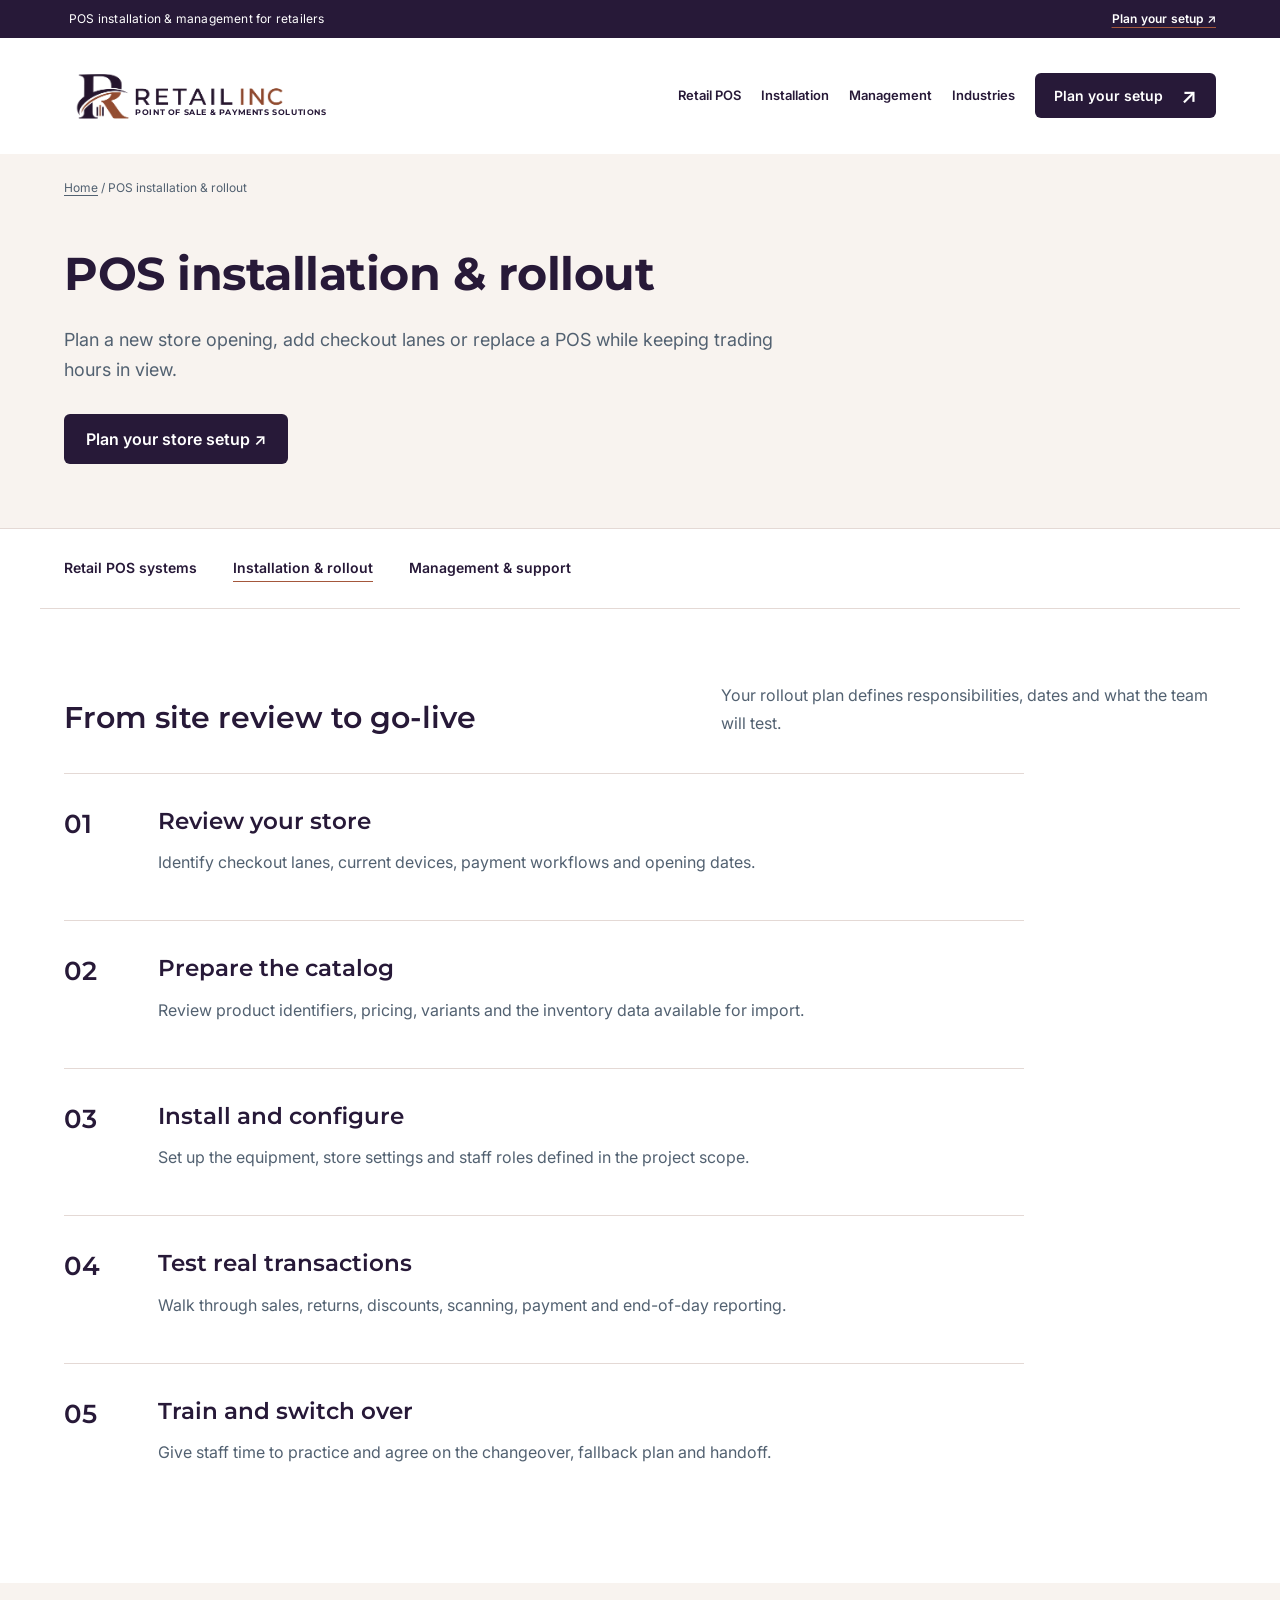
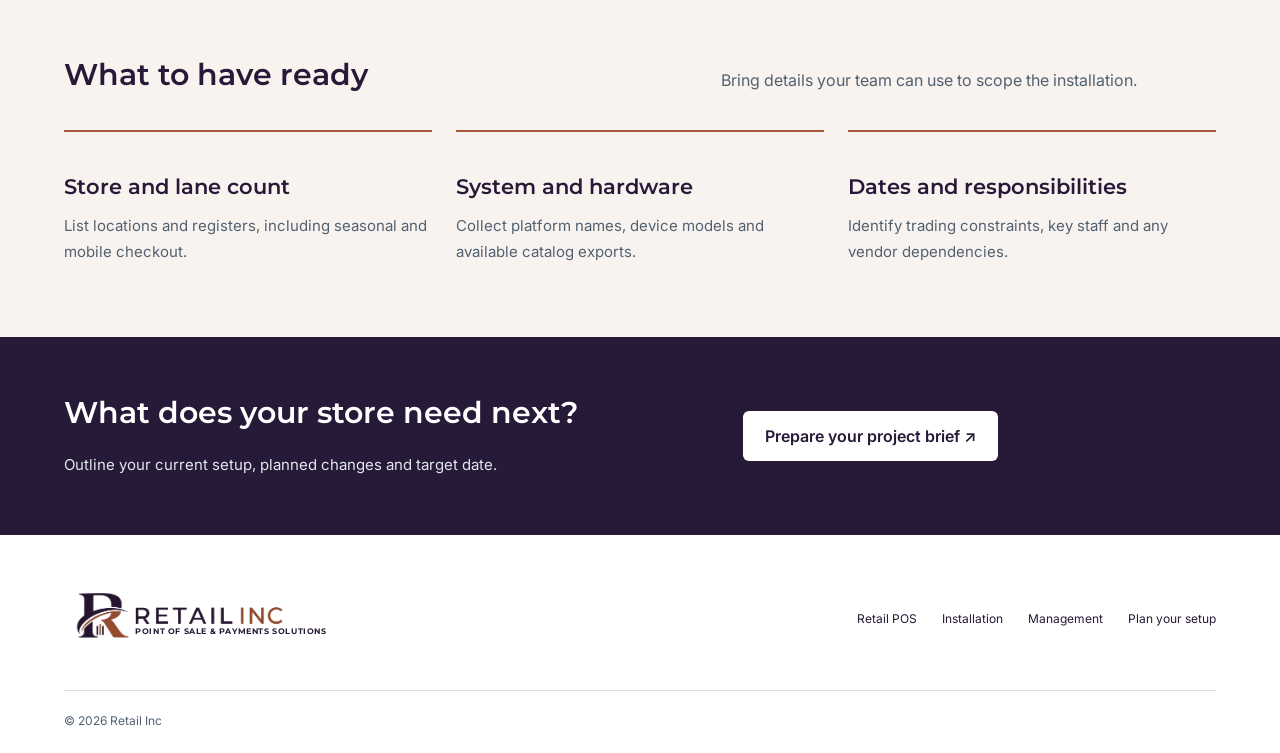
==== commit 2baec28d: "Connect pos-installation.html to the industry directory" ====
--- a/pos-installation.html
+++ b/pos-installation.html
@@ -5,6 +5,6 @@
 <link rel="stylesheet" href="styles.css"><link rel="stylesheet" href="partnership.css"><script src="app.js" defer></script></head>
 <body><a class="skip-link" href="#main">Skip to content</a>
 <div class="announcement"><div class="wrap"><span>POS installation &amp; management for retailers</span><a href="index.html#contact">Plan your setup ↗</a></div></div>
-<header><a class="brand retail-brand" href="index.html"><img src="assets/retail-inc-logo.png" alt="Retail Inc" width="2172" height="724"></a><button class="menu-toggle" aria-label="Open navigation" aria-expanded="false" aria-controls="navigation">☰</button><nav id="navigation" aria-label="Main navigation"><a href="retail-pos.html">Retail POS</a><a href="pos-installation.html">Installation</a><a href="pos-management.html">Management</a><a href="index.html#stores">Store types</a><a class="button small dark" href="index.html#contact">Plan your setup <span aria-hidden="true">↗</span></a></nav></header>
+<header><a class="brand retail-brand" href="index.html"><img src="assets/retail-inc-logo.png" alt="Retail Inc" width="2172" height="724"></a><button class="menu-toggle" aria-label="Open navigation" aria-expanded="false" aria-controls="navigation">☰</button><nav id="navigation" aria-label="Main navigation"><a href="retail-pos.html">Retail POS</a><a href="pos-installation.html">Installation</a><a href="pos-management.html">Management</a><a href="index.html#industries">Industries</a><a class="button small dark" href="index.html#contact">Plan your setup <span aria-hidden="true">↗</span></a></nav></header>
 <main id="main" tabindex="-1"><section class="service-hero"><div class="wrap"><p class="breadcrumbs"><a href="index.html">Home</a> / POS installation &amp; rollout</p><h1>POS installation &amp; rollout</h1><p class="service-hero-lede">Plan a new store opening, add checkout lanes or replace a POS while keeping trading hours in view.</p><a class="button dark" href="index.html#contact">Plan your store setup ↗</a></div></section><nav class="service-subnav wrap" aria-label="Retail POS services"><a href="retail-pos.html">Retail POS systems</a><a href="pos-installation.html" aria-current="page">Installation &amp; rollout</a><a href="pos-management.html">Management &amp; support</a></nav><section class="service-section wrap"><div class="service-heading"><h2>From site review to go-live</h2><p>Your rollout plan defines responsibilities, dates and what the team will test.</p></div><ol class="rollout-steps"><li><span>01</span><div><h3>Review your store</h3><p>Identify checkout lanes, current devices, payment workflows and opening dates.</p></div></li><li><span>02</span><div><h3>Prepare the catalog</h3><p>Review product identifiers, pricing, variants and the inventory data available for import.</p></div></li><li><span>03</span><div><h3>Install and configure</h3><p>Set up the equipment, store settings and staff roles defined in the project scope.</p></div></li><li><span>04</span><div><h3>Test real transactions</h3><p>Walk through sales, returns, discounts, scanning, payment and end-of-day reporting.</p></div></li><li><span>05</span><div><h3>Train and switch over</h3><p>Give staff time to practice and agree on the changeover, fallback plan and handoff.</p></div></li></ol></section><section class="service-tint"><div class="service-section wrap"><div class="service-heading"><h2>What to have ready</h2><p>Bring details your team can use to scope the installation.</p></div><div class="detail-card-grid"><article class="detail-card"><h3>Store and lane count</h3><p>List locations and registers, including seasonal and mobile checkout.</p></article><article class="detail-card"><h3>System and hardware</h3><p>Collect platform names, device models and available catalog exports.</p></article><article class="detail-card"><h3>Dates and responsibilities</h3><p>Identify trading constraints, key staff and any vendor dependencies.</p></article></div></div></section><section class="service-cta"><div class="wrap"><div><h2>What does your store need next?</h2><p>Outline your current setup, planned changes and target date.</p></div><div><a class="button light" href="index.html#contact">Prepare your project brief ↗</a></div></div></section></main>
-<footer class="wrap"><div><a class="retail-brand" href="index.html"><img src="assets/retail-inc-logo.png" alt="Retail Inc" width="2172" height="724"></a></div><div><a href="retail-pos.html">Retail POS</a><a href="pos-installation.html">Installation</a><a href="pos-management.html">Management</a><a href="index.html#contact">Plan your setup</a></div><div class="footer-bottom"><span>© <span id="year">2026</span> Retail Inc</span></div></footer></body></html>+<footer class="wrap"><div><a class="retail-brand" href="index.html"><img src="assets/retail-inc-logo.png" alt="Retail Inc" width="2172" height="724"></a></div><div><a href="retail-pos.html">Retail POS</a><a href="pos-installation.html">Installation</a><a href="pos-management.html">Management</a><a href="index.html#contact">Plan your setup</a></div><div class="footer-bottom"><span>© <span id="year">2026</span> Retail Inc</span></div></footer></body></html>
--- a/partnership.css
+++ b/partnership.css
@@ -40,3 +40,18 @@
 
 #brief-output { margin-top: 24px; }
 #brief-output .text-link { min-height: 44px; }
+
+/* Retail Inc logo lockup */
+.retail-brand { position: relative; }
+.retail-brand::after {
+  content: 'POINT OF SALE & PAYMENTS SOLUTIONS';
+  position: absolute;
+  inset-block-start: 66%;
+  inset-inline-start: 31%;
+  color: var(--ink);
+  font: 700 7.5px/1.2 'Montserrat', Arial, sans-serif;
+  letter-spacing: 0.08em;
+  white-space: nowrap;
+}
+@media (max-width: 800px) { .retail-brand::after { font-size: 6px; } }
+@media (max-width: 360px) { .retail-brand::after { font-size: 5.25px; } }
